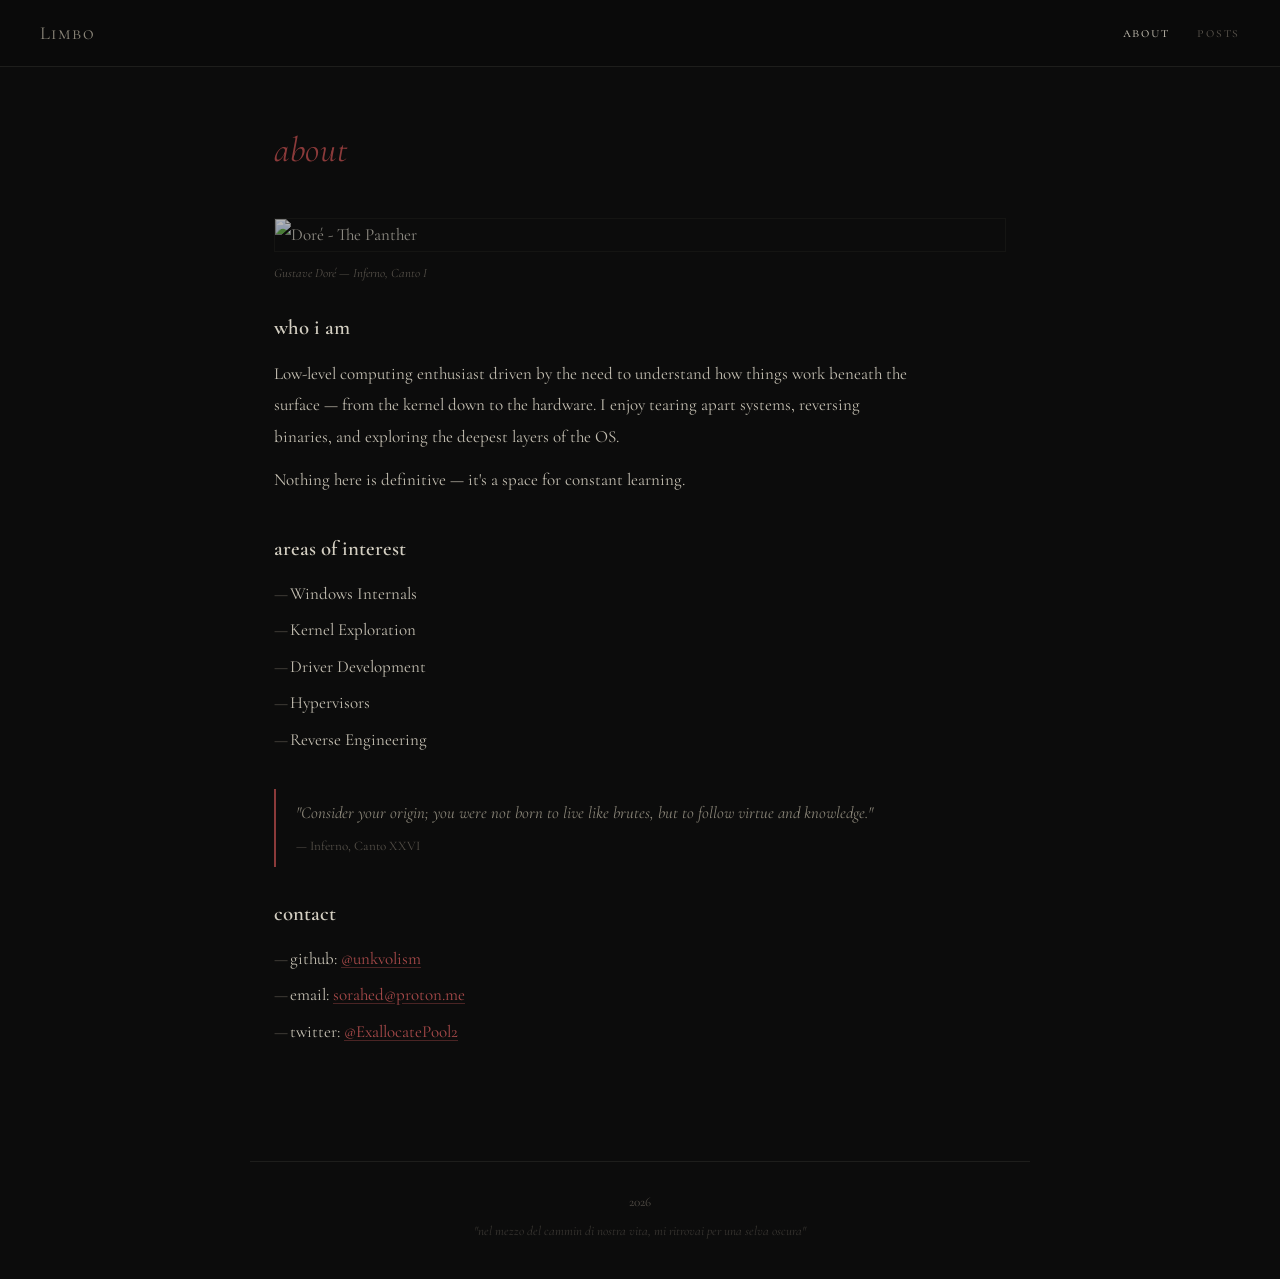
==== about.html @ e82e12b9 "upload blog" ====
<!DOCTYPE html>
<html lang="en">
<head>
    <meta charset="UTF-8">
    <meta name="viewport" content="width=device-width, initial-scale=1.0">
    <title>about</title>
    <link rel="stylesheet" href="style.css">
    <link rel="preconnect" href="https://fonts.googleapis.com">
    <link rel="preconnect" href="https://fonts.gstatic.com" crossorigin>
    <link href="https://fonts.googleapis.com/css2?family=Cormorant+Garamond:ital,wght@0,300;0,400;0,500;0,600;1,300;1,400&family=Cormorant+SC:wght@300;400;500&display=swap" rel="stylesheet">
</head>
<body>

    <div class="topbar">
        <a href="index.html" class="site-name">Limbo</a>
        <nav>
            <a href="about.html" class="active">about</a>
            <a href="posts.html">posts</a>
        </nav>
    </div>

    <div class="page-body">
        <h1 class="page-title">about</h1>

        <div class="figure">
            <img class="wide-image" src="https://upload.wikimedia.org/wikipedia/commons/d/dd/Gustave_Dore_Inferno1.jpg" alt="Doré - The Panther">
            <figcaption>Gustave Doré — Inferno, Canto I</figcaption>
        </div>

        <div class="about-content">
            <section class="about-section">
                <h3>who i am</h3>
                <p>Low-level computing enthusiast driven by the need to understand how things work beneath the surface — from the kernel down to the hardware. I enjoy tearing apart systems, reversing binaries, and exploring the deepest layers of the OS.</p>
                <p>Nothing here is definitive — it's a space for constant learning.</p>
            </section>

            <section class="about-section">
                <h3>areas of interest</h3>
                <ul>
                    <li>Windows Internals</li>
                    <li>Kernel Exploration</li>
                    <li>Driver Development</li>
                    <li>Hypervisors</li>
                    <li>Reverse Engineering</li>
                </ul>
            </section>

            <div class="epigraph">
                <p>"Consider your origin; you were not born to live like brutes, but to follow virtue and knowledge."</p>
                <cite>— Inferno, Canto XXVI</cite>
            </div>

            <section class="about-section">
                <h3>contact</h3>
                <ul>
                    <li>github: <a href="#">@unkvolism</a></li>
                    <li>email: <a href="#">sorahed@proton.me</a></li>
                    <li>twitter: <a href="#">@ExallocatePool2</a></li>
                </ul>
            </section>
        </div>
    </div>

    <footer class="footer">
        <p>2026</p>
        <p class="footer-quote">"nel mezzo del cammin di nostra vita, mi ritrovai per una selva oscura"</p>
    </footer>

</body>
</html>
---- style.css ----
/* ===== RESET & BASE ===== */
*, *::before, *::after {
    margin: 0;
    padding: 0;
    box-sizing: border-box;
}

:root {
    --bg: #0c0c0c;
    --bg-nav: #0a0a0a;
    --text: #c4bfb2;
    --text-muted: #8a8578;
    --text-dim: #555049;
    --accent: #8b3a3a;
    --accent-hover: #a84a4a;
    --heading: #d4cfc2;
    --link: #a84a4a;
    --link-hover: #c86868;
    --border: #1e1e1c;
    --sepia: #b8a878;
}

html {
    scroll-behavior: smooth;
}

body {
    font-family: 'Cormorant Garamond', Georgia, serif;
    background-color: var(--bg);
    color: var(--text);
    line-height: 1.85;
    min-height: 100vh;
    font-size: 17px;
}

::selection {
    background: #3a2020;
    color: #d4cfc2;
}

a {
    color: var(--link);
    text-decoration: underline;
    text-decoration-color: rgba(168, 74, 74, 0.4);
    text-underline-offset: 3px;
    transition: color 0.3s ease;
}

a:hover {
    color: var(--link-hover);
}

/* ===== TOP NAV BAR ===== */
.topbar {
    display: flex;
    justify-content: space-between;
    align-items: center;
    padding: 16px 40px;
    border-bottom: 1px solid var(--border);
    background: var(--bg-nav);
    position: sticky;
    top: 0;
    z-index: 100;
}

.site-name {
    font-family: 'Cormorant SC', Georgia, serif;
    font-size: 1.15rem;
    font-weight: 400;
    color: var(--text-muted);
    text-decoration: none;
    letter-spacing: 0.08em;
}

.site-name:hover {
    color: var(--heading);
}

.topbar nav {
    display: flex;
    gap: 28px;
}

.topbar nav a {
    font-family: 'Cormorant SC', Georgia, serif;
    font-size: 0.9rem;
    color: var(--text-dim);
    text-decoration: none;
    letter-spacing: 0.12em;
    transition: color 0.3s ease;
}

.topbar nav a:hover,
.topbar nav a.active {
    color: var(--text);
}

/* ===== HERO ===== */
.hero {
    position: relative;
    width: 100%;
    height: 420px;
    overflow: hidden;
}

.hero-image {
    width: 100%;
    height: 100%;
    object-fit: cover;
    object-position: center 25%;
    filter: grayscale(30%) contrast(1.1);
    opacity: 0.6;
    display: block;
}

.hero-overlay {
    position: absolute;
    inset: 0;
    background: linear-gradient(
        to bottom,
        rgba(12, 12, 12, 0.2) 0%,
        rgba(12, 12, 12, 0) 30%,
        rgba(12, 12, 12, 0.4) 70%,
        rgba(12, 12, 12, 0.95) 100%
    );
}

.hero-text {
    position: absolute;
    bottom: 36px;
    left: 0;
    right: 0;
    text-align: center;
    padding: 0 24px;
}

.hero-text blockquote p {
    font-family: 'Cormorant Garamond', Georgia, serif;
    font-size: 1.3rem;
    font-style: italic;
    color: var(--text-muted);
    line-height: 1.8;
    max-width: 560px;
    margin: 0 auto;
}

.hero-text blockquote cite {
    display: block;
    font-family: 'Cormorant SC', Georgia, serif;
    font-size: 0.8rem;
    color: var(--text-dim);
    margin-top: 10px;
    font-style: normal;
    letter-spacing: 0.12em;
}

/* ===== LAYOUT ===== */
.page-body {
    max-width: 780px;
    margin: 0 auto;
    padding: 50px 24px 80px;
}

/* ===== PAGE TITLE (like "welcome") ===== */
.page-title {
    font-family: 'Cormorant Garamond', Georgia, serif;
    font-size: 2.2rem;
    font-weight: 400;
    font-style: italic;
    color: var(--accent);
    margin-bottom: 36px;
    letter-spacing: 0.02em;
}

/* ===== POST ENTRIES (blog-style, stacked) ===== */
.post {
    margin-bottom: 50px;
    padding-bottom: 44px;
    border-bottom: 1px solid var(--border);
}

.post:last-child {
    border-bottom: none;
}

.post-with-image {
    display: grid;
    grid-template-columns: 180px 1fr;
    gap: 28px;
    align-items: start;
}

.post-image {
    width: 180px;
    border: 1px solid var(--border);
    display: block;
    filter: grayscale(20%) contrast(1.05);
    opacity: 0.75;
    transition: opacity 0.4s ease;
}

.post-image:hover {
    opacity: 0.9;
}

.post-title {
    font-family: 'Cormorant Garamond', Georgia, serif;
    font-size: 1.6rem;
    font-weight: 600;
    color: var(--heading);
    line-height: 1.3;
    margin-bottom: 4px;
}

.post-title a {
    color: var(--heading);
    text-decoration: none;
}

.post-title a:hover {
    color: var(--accent-hover);
}

.post-date {
    font-family: 'Cormorant SC', Georgia, serif;
    font-size: 0.82rem;
    color: var(--accent);
    letter-spacing: 0.18em;
    margin-bottom: 14px;
    display: block;
}

.post p {
    margin-bottom: 12px;
    color: var(--text);
}

.post p strong {
    color: var(--heading);
    font-weight: 600;
}

.post p em {
    font-style: italic;
}

.post-tags {
    display: flex;
    gap: 8px;
    flex-wrap: wrap;
    margin-top: 10px;
}

.tag {
    font-family: 'Cormorant SC', Georgia, serif;
    font-size: 0.72rem;
    color: var(--text-dim);
    letter-spacing: 0.1em;
    border: 1px solid var(--border);
    padding: 1px 8px;
}

/* ===== ABOUT PAGE ===== */
.about-content {
    max-width: 640px;
}

.about-section {
    margin-bottom: 34px;
}

.about-section h3 {
    font-family: 'Cormorant Garamond', Georgia, serif;
    font-size: 1.3rem;
    font-weight: 600;
    color: var(--heading);
    margin-bottom: 10px;
}

.about-section p {
    margin-bottom: 12px;
}

.about-section ul {
    list-style: none;
    padding: 0;
}

.about-section ul li {
    padding-left: 16px;
    margin-bottom: 5px;
    position: relative;
}

.about-section ul li::before {
    content: '—';
    position: absolute;
    left: 0;
    color: var(--text-dim);
}

/* ===== WIDE IMAGE ===== */
.wide-image {
    width: 100%;
    height: auto;
    display: block;
    margin: 0 auto;
    border: 1px solid var(--border);
    filter: grayscale(20%) contrast(1.05);
    opacity: 0.7;
    margin-bottom: 10px;
}

.figure {
    margin: 24px 0;
}

.figure figcaption {
    font-size: 0.8rem;
    color: var(--text-dim);
    font-style: italic;
    margin-top: 6px;
}

/* ===== EPIGRAPH ===== */
.epigraph {
    border-left: 2px solid var(--accent);
    padding: 8px 0 8px 20px;
    margin: 28px 0;
}

.epigraph p {
    font-style: italic;
    color: var(--text-muted);
    font-size: 1.05rem;
}

.epigraph cite {
    display: block;
    font-size: 0.82rem;
    color: var(--text-dim);
    margin-top: 6px;
    font-style: normal;
}

/* ===== FULL POST PAGE ===== */
.post-full {
    max-width: 720px;
}

.post-header {
    margin-bottom: 36px;
}

.post-full-title {
    font-family: 'Cormorant Garamond', Georgia, serif;
    font-size: 2rem;
    font-weight: 600;
    color: var(--heading);
    line-height: 1.3;
    margin-bottom: 6px;
}

.post-header .post-date {
    margin-bottom: 12px;
}

.post-body p {
    margin-bottom: 16px;
    text-align: justify;
}

.post-body h2 {
    font-family: 'Cormorant Garamond', Georgia, serif;
    font-size: 1.4rem;
    font-weight: 600;
    color: var(--heading);
    margin: 36px 0 14px;
}

.post-body ul,
.post-body ol {
    padding-left: 24px;
    margin-bottom: 16px;
}

.post-body li {
    margin-bottom: 6px;
}

.post-body code {
    font-family: 'Courier New', Courier, monospace;
    font-size: 0.88em;
    background: rgba(255, 255, 255, 0.04);
    padding: 1px 5px;
    border: 1px solid var(--border);
    color: var(--accent-hover);
}

.post-body pre {
    background: #0e0e0e;
    border: 1px solid var(--border);
    padding: 18px 20px;
    margin: 20px 0;
    overflow-x: auto;
    line-height: 1.55;
}

.post-body pre code {
    background: none;
    border: none;
    padding: 0;
    font-size: 0.82rem;
    color: var(--text-muted);
}

.post-body strong {
    color: var(--heading);
    font-weight: 600;
}

.post-body .epigraph {
    margin-top: 40px;
}

.post-nav {
    margin-top: 40px;
    padding-top: 20px;
    border-top: 1px solid var(--border);
}

.post-nav a {
    font-family: 'Cormorant SC', Georgia, serif;
    font-size: 0.9rem;
    color: var(--text-dim);
    text-decoration: none;
    letter-spacing: 0.08em;
    transition: color 0.3s ease;
}

.post-nav a:hover {
    color: var(--accent-hover);
}

/* ===== FOOTER ===== */
.footer {
    text-align: center;
    padding: 28px 24px 36px;
    border-top: 1px solid var(--border);
    max-width: 780px;
    margin: 0 auto;
}

.footer p {
    font-size: 0.82rem;
    color: var(--text-dim);
}

.footer .footer-quote {
    font-style: italic;
    margin-top: 4px;
    opacity: 0.6;
}

/* ===== RESPONSIVE ===== */
@media (max-width: 768px) {
    .topbar {
        flex-direction: column;
        gap: 10px;
        padding: 14px 20px;
    }

    .topbar nav {
        gap: 18px;
    }

    .hero {
        height: 300px;
    }

    .hero-text blockquote p {
        font-size: 1.1rem;
    }

    .page-body {
        padding: 30px 18px 60px;
    }

    .page-title {
        font-size: 1.7rem;
    }

    .post-with-image {
        grid-template-columns: 1fr;
    }

    .post-image {
        width: 100%;
        max-width: 240px;
    }

    .post-title {
        font-size: 1.35rem;
    }

    .wide-image {
        height: auto;
    }
}

@media (max-width: 480px) {
    .topbar nav {
        gap: 12px;
    }

    .topbar nav a {
        font-size: 0.8rem;
    }

    .page-title {
        font-size: 1.4rem;
    }
}
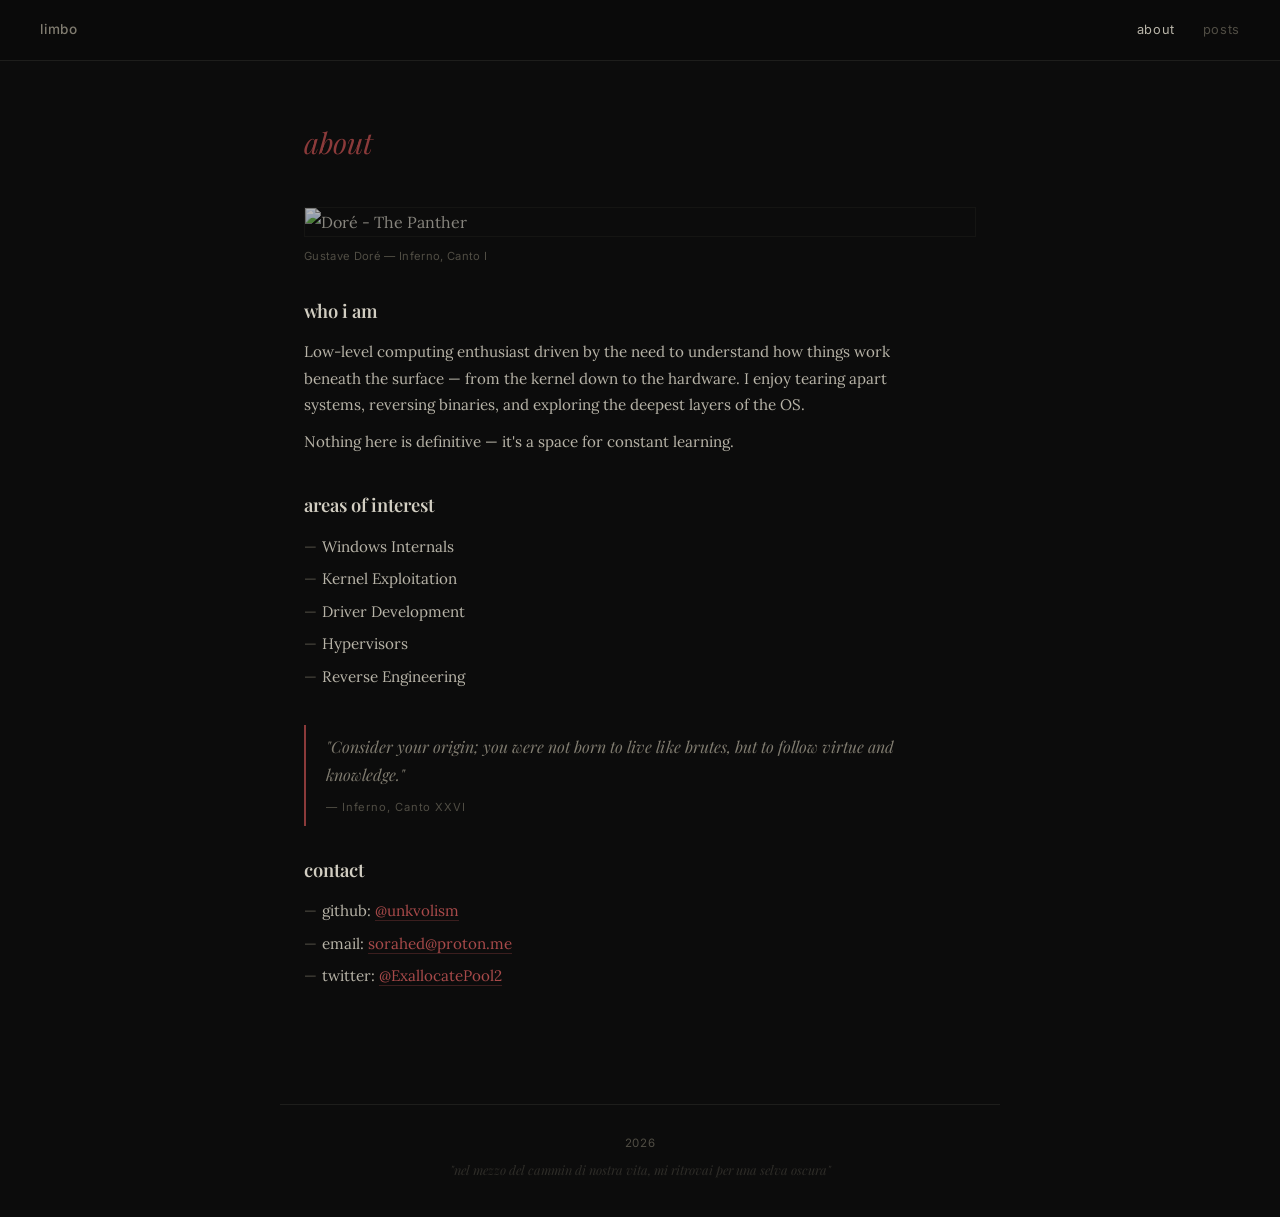
==== commit 66134883: "new post and sum changes" ====
--- a/about.html
+++ b/about.html
@@ -1,70 +1,90 @@
-<!DOCTYPE html>
+<!doctype html>
 <html lang="en">
-<head>
-    <meta charset="UTF-8">
-    <meta name="viewport" content="width=device-width, initial-scale=1.0">
-    <title>about</title>
-    <link rel="stylesheet" href="style.css">
-    <link rel="preconnect" href="https://fonts.googleapis.com">
-    <link rel="preconnect" href="https://fonts.gstatic.com" crossorigin>
-    <link href="https://fonts.googleapis.com/css2?family=Cormorant+Garamond:ital,wght@0,300;0,400;0,500;0,600;1,300;1,400&family=Cormorant+SC:wght@300;400;500&display=swap" rel="stylesheet">
-</head>
-<body>
-
-    <div class="topbar">
-        <a href="index.html" class="site-name">Limbo</a>
-        <nav>
-            <a href="about.html" class="active">about</a>
-            <a href="posts.html">posts</a>
-        </nav>
-    </div>
-
-    <div class="page-body">
-        <h1 class="page-title">about</h1>
-
-        <div class="figure">
-            <img class="wide-image" src="https://upload.wikimedia.org/wikipedia/commons/d/dd/Gustave_Dore_Inferno1.jpg" alt="Doré - The Panther">
-            <figcaption>Gustave Doré — Inferno, Canto I</figcaption>
+    <head>
+        <meta charset="UTF-8" />
+        <meta name="viewport" content="width=device-width, initial-scale=1.0" />
+        <title>about</title>
+        <link rel="stylesheet" href="style.css" />
+        <link rel="preconnect" href="https://fonts.googleapis.com" />
+        <link rel="preconnect" href="https://fonts.gstatic.com" crossorigin />
+        <link
+            href="https://fonts.googleapis.com/css2?family=Inter:wght@300;400;500;600&family=Lora:ital,wght@0,400;0,500;0,600;0,700;1,400;1,500&family=Playfair+Display:ital,wght@0,400;0,500;0,600;0,700;1,400;1,500&family=JetBrains+Mono:wght@400;500&display=swap"
+            rel="stylesheet"
+        />
+    </head>
+    <body>
+        <div class="topbar">
+            <a href="index.html" class="site-name">Limbo</a>
+            <nav>
+                <a href="about.html" class="active">about</a>
+                <a href="posts.html">posts</a>
+            </nav>
         </div>
 
-        <div class="about-content">
-            <section class="about-section">
-                <h3>who i am</h3>
-                <p>Low-level computing enthusiast driven by the need to understand how things work beneath the surface — from the kernel down to the hardware. I enjoy tearing apart systems, reversing binaries, and exploring the deepest layers of the OS.</p>
-                <p>Nothing here is definitive — it's a space for constant learning.</p>
-            </section>
+        <div class="page-body">
+            <h1 class="page-title">about</h1>
 
-            <section class="about-section">
-                <h3>areas of interest</h3>
-                <ul>
-                    <li>Windows Internals</li>
-                    <li>Kernel Exploration</li>
-                    <li>Driver Development</li>
-                    <li>Hypervisors</li>
-                    <li>Reverse Engineering</li>
-                </ul>
-            </section>
-
-            <div class="epigraph">
-                <p>"Consider your origin; you were not born to live like brutes, but to follow virtue and knowledge."</p>
-                <cite>— Inferno, Canto XXVI</cite>
+            <div class="figure">
+                <img
+                    class="wide-image"
+                    src="https://upload.wikimedia.org/wikipedia/commons/d/dd/Gustave_Dore_Inferno1.jpg"
+                    alt="Doré - The Panther"
+                />
+                <figcaption>Gustave Doré — Inferno, Canto I</figcaption>
             </div>
 
-            <section class="about-section">
-                <h3>contact</h3>
-                <ul>
-                    <li>github: <a href="#">@unkvolism</a></li>
-                    <li>email: <a href="#">sorahed@proton.me</a></li>
-                    <li>twitter: <a href="#">@ExallocatePool2</a></li>
-                </ul>
-            </section>
+            <div class="about-content">
+                <section class="about-section">
+                    <h3>who i am</h3>
+                    <p>
+                        Low-level computing enthusiast driven by the need to
+                        understand how things work beneath the surface — from
+                        the kernel down to the hardware. I enjoy tearing apart
+                        systems, reversing binaries, and exploring the deepest
+                        layers of the OS.
+                    </p>
+                    <p>
+                        Nothing here is definitive — it's a space for constant
+                        learning.
+                    </p>
+                </section>
+
+                <section class="about-section">
+                    <h3>areas of interest</h3>
+                    <ul>
+                        <li>Windows Internals</li>
+                        <li>Kernel Exploitation</li>
+                        <li>Driver Development</li>
+                        <li>Hypervisors</li>
+                        <li>Reverse Engineering</li>
+                    </ul>
+                </section>
+
+                <div class="epigraph">
+                    <p>
+                        "Consider your origin; you were not born to live like
+                        brutes, but to follow virtue and knowledge."
+                    </p>
+                    <cite>— Inferno, Canto XXVI</cite>
+                </div>
+
+                <section class="about-section">
+                    <h3>contact</h3>
+                    <ul>
+                        <li>github: <a href="#">@unkvolism</a></li>
+                        <li>email: <a href="#">sorahed@proton.me</a></li>
+                        <li>twitter: <a href="#">@ExallocatePool2</a></li>
+                    </ul>
+                </section>
+            </div>
         </div>
-    </div>
 
-    <footer class="footer">
-        <p>2026</p>
-        <p class="footer-quote">"nel mezzo del cammin di nostra vita, mi ritrovai per una selva oscura"</p>
-    </footer>
-
-</body>
+        <footer class="footer">
+            <p>2026</p>
+            <p class="footer-quote">
+                "nel mezzo del cammin di nostra vita, mi ritrovai per una selva
+                oscura"
+            </p>
+        </footer>
+    </body>
 </html>
--- a/style.css
+++ b/style.css
@@ -8,16 +8,18 @@
 :root {
     --bg: #0c0c0c;
     --bg-nav: #0a0a0a;
-    --text: #c4bfb2;
-    --text-muted: #8a8578;
-    --text-dim: #555049;
+    --bg-code: #131313;
+    --bg-inline-code: #1a1a18;
+    --text: #b8b4a8;
+    --text-muted: #807c70;
+    --text-dim: #504d44;
     --accent: #8b3a3a;
     --accent-hover: #a84a4a;
-    --heading: #d4cfc2;
+    --heading: #d2cec2;
     --link: #a84a4a;
     --link-hover: #c86868;
     --border: #1e1e1c;
-    --sepia: #b8a878;
+    --border-code: #252522;
 }
 
 html {
@@ -25,12 +27,14 @@
 }
 
 body {
-    font-family: 'Cormorant Garamond', Georgia, serif;
+    font-family: 'Lora', Georgia, serif;
     background-color: var(--bg);
     color: var(--text);
-    line-height: 1.85;
+    line-height: 1.75;
     min-height: 100vh;
-    font-size: 17px;
+    font-size: 16px;
+    -webkit-font-smoothing: antialiased;
+    -moz-osx-font-smoothing: grayscale;
 }
 
 ::selection {
@@ -40,14 +44,14 @@
 
 a {
     color: var(--link);
-    text-decoration: underline;
-    text-decoration-color: rgba(168, 74, 74, 0.4);
-    text-underline-offset: 3px;
-    transition: color 0.3s ease;
+    text-decoration: none;
+    border-bottom: 1px solid rgba(168, 74, 74, 0.3);
+    transition: color 0.3s ease, border-color 0.3s ease;
 }
 
 a:hover {
     color: var(--link-hover);
+    border-bottom-color: var(--link-hover);
 }
 
 /* ===== TOP NAV BAR ===== */
@@ -55,7 +59,7 @@
     display: flex;
     justify-content: space-between;
     align-items: center;
-    padding: 16px 40px;
+    padding: 18px 40px;
     border-bottom: 1px solid var(--border);
     background: var(--bg-nav);
     position: sticky;
@@ -64,12 +68,14 @@
 }
 
 .site-name {
-    font-family: 'Cormorant SC', Georgia, serif;
-    font-size: 1.15rem;
-    font-weight: 400;
+    font-family: 'Inter', system-ui, sans-serif;
+    font-size: 0.85rem;
+    font-weight: 500;
     color: var(--text-muted);
     text-decoration: none;
-    letter-spacing: 0.08em;
+    letter-spacing: 0.06em;
+    border: none;
+    text-transform: lowercase;
 }
 
 .site-name:hover {
@@ -82,11 +88,13 @@
 }
 
 .topbar nav a {
-    font-family: 'Cormorant SC', Georgia, serif;
-    font-size: 0.9rem;
+    font-family: 'Inter', system-ui, sans-serif;
+    font-size: 0.8rem;
+    font-weight: 400;
     color: var(--text-dim);
     text-decoration: none;
-    letter-spacing: 0.12em;
+    letter-spacing: 0.05em;
+    border: none;
     transition: color 0.3s ease;
 }
 
@@ -135,47 +143,49 @@
 }
 
 .hero-text blockquote p {
-    font-family: 'Cormorant Garamond', Georgia, serif;
-    font-size: 1.3rem;
+    font-family: 'Playfair Display', Georgia, serif;
+    font-size: 1.15rem;
     font-style: italic;
     color: var(--text-muted);
-    line-height: 1.8;
-    max-width: 560px;
+    line-height: 2;
+    max-width: 520px;
     margin: 0 auto;
+    font-weight: 400;
 }
 
 .hero-text blockquote cite {
     display: block;
-    font-family: 'Cormorant SC', Georgia, serif;
-    font-size: 0.8rem;
-    color: var(--text-dim);
-    margin-top: 10px;
+    font-family: 'Inter', system-ui, sans-serif;
+    font-size: 0.7rem;
+    color: var(--text-dim);
+    margin-top: 12px;
     font-style: normal;
-    letter-spacing: 0.12em;
+    letter-spacing: 0.15em;
+    text-transform: uppercase;
 }
 
 /* ===== LAYOUT ===== */
 .page-body {
-    max-width: 780px;
+    max-width: 720px;
     margin: 0 auto;
-    padding: 50px 24px 80px;
-}
-
-/* ===== PAGE TITLE (like "welcome") ===== */
+    padding: 56px 24px 80px;
+}
+
+/* ===== PAGE TITLE ===== */
 .page-title {
-    font-family: 'Cormorant Garamond', Georgia, serif;
-    font-size: 2.2rem;
+    font-family: 'Playfair Display', Georgia, serif;
+    font-size: 1.8rem;
     font-weight: 400;
     font-style: italic;
     color: var(--accent);
-    margin-bottom: 36px;
-    letter-spacing: 0.02em;
-}
-
-/* ===== POST ENTRIES (blog-style, stacked) ===== */
+    margin-bottom: 40px;
+    letter-spacing: -0.01em;
+}
+
+/* ===== POST ENTRIES ===== */
 .post {
-    margin-bottom: 50px;
-    padding-bottom: 44px;
+    margin-bottom: 44px;
+    padding-bottom: 40px;
     border-bottom: 1px solid var(--border);
 }
 
@@ -183,38 +193,19 @@
     border-bottom: none;
 }
 
-.post-with-image {
-    display: grid;
-    grid-template-columns: 180px 1fr;
-    gap: 28px;
-    align-items: start;
-}
-
-.post-image {
-    width: 180px;
-    border: 1px solid var(--border);
-    display: block;
-    filter: grayscale(20%) contrast(1.05);
-    opacity: 0.75;
-    transition: opacity 0.4s ease;
-}
-
-.post-image:hover {
-    opacity: 0.9;
-}
-
 .post-title {
-    font-family: 'Cormorant Garamond', Georgia, serif;
-    font-size: 1.6rem;
+    font-family: 'Playfair Display', Georgia, serif;
+    font-size: 1.4rem;
     font-weight: 600;
     color: var(--heading);
-    line-height: 1.3;
-    margin-bottom: 4px;
+    line-height: 1.35;
+    margin-bottom: 6px;
 }
 
 .post-title a {
     color: var(--heading);
     text-decoration: none;
+    border: none;
 }
 
 .post-title a:hover {
@@ -222,47 +213,51 @@
 }
 
 .post-date {
-    font-family: 'Cormorant SC', Georgia, serif;
-    font-size: 0.82rem;
+    font-family: 'Inter', system-ui, sans-serif;
+    font-size: 0.72rem;
+    font-weight: 400;
     color: var(--accent);
-    letter-spacing: 0.18em;
-    margin-bottom: 14px;
+    letter-spacing: 0.1em;
+    margin-bottom: 12px;
     display: block;
-}
-
-.post p {
-    margin-bottom: 12px;
+    text-transform: uppercase;
+}
+
+.post > p,
+.post-info > p {
+    margin-bottom: 10px;
     color: var(--text);
+    font-size: 0.95rem;
+    line-height: 1.7;
 }
 
 .post p strong {
     color: var(--heading);
     font-weight: 600;
-}
-
-.post p em {
-    font-style: italic;
 }
 
 .post-tags {
     display: flex;
-    gap: 8px;
+    gap: 6px;
     flex-wrap: wrap;
-    margin-top: 10px;
+    margin-top: 12px;
 }
 
 .tag {
-    font-family: 'Cormorant SC', Georgia, serif;
-    font-size: 0.72rem;
-    color: var(--text-dim);
-    letter-spacing: 0.1em;
+    font-family: 'Inter', system-ui, sans-serif;
+    font-size: 0.65rem;
+    font-weight: 400;
+    color: var(--text-dim);
+    letter-spacing: 0.04em;
     border: 1px solid var(--border);
-    padding: 1px 8px;
+    padding: 2px 10px;
+    border-radius: 2px;
+    text-transform: lowercase;
 }
 
 /* ===== ABOUT PAGE ===== */
 .about-content {
-    max-width: 640px;
+    max-width: 600px;
 }
 
 .about-section {
@@ -270,15 +265,17 @@
 }
 
 .about-section h3 {
-    font-family: 'Cormorant Garamond', Georgia, serif;
-    font-size: 1.3rem;
+    font-family: 'Playfair Display', Georgia, serif;
+    font-size: 1.15rem;
     font-weight: 600;
     color: var(--heading);
+    margin-bottom: 12px;
+}
+
+.about-section p {
     margin-bottom: 10px;
-}
-
-.about-section p {
-    margin-bottom: 12px;
+    font-size: 0.95rem;
+    line-height: 1.75;
 }
 
 .about-section ul {
@@ -287,13 +284,14 @@
 }
 
 .about-section ul li {
-    padding-left: 16px;
-    margin-bottom: 5px;
+    padding-left: 18px;
+    margin-bottom: 6px;
     position: relative;
+    font-size: 0.95rem;
 }
 
 .about-section ul li::before {
-    content: '—';
+    content: '\2014';
     position: absolute;
     left: 0;
     color: var(--text-dim);
@@ -312,14 +310,16 @@
 }
 
 .figure {
-    margin: 24px 0;
+    margin: 28px 0;
 }
 
 .figure figcaption {
-    font-size: 0.8rem;
-    color: var(--text-dim);
-    font-style: italic;
-    margin-top: 6px;
+    font-family: 'Inter', system-ui, sans-serif;
+    font-size: 0.7rem;
+    color: var(--text-dim);
+    font-style: normal;
+    margin-top: 8px;
+    letter-spacing: 0.03em;
 }
 
 /* ===== EPIGRAPH ===== */
@@ -330,17 +330,21 @@
 }
 
 .epigraph p {
+    font-family: 'Playfair Display', Georgia, serif;
     font-style: italic;
     color: var(--text-muted);
-    font-size: 1.05rem;
+    font-size: 1rem;
+    line-height: 1.8;
 }
 
 .epigraph cite {
     display: block;
-    font-size: 0.82rem;
-    color: var(--text-dim);
-    margin-top: 6px;
+    font-family: 'Inter', system-ui, sans-serif;
+    font-size: 0.7rem;
+    color: var(--text-dim);
+    margin-top: 8px;
     font-style: normal;
+    letter-spacing: 0.08em;
 }
 
 /* ===== FULL POST PAGE ===== */
@@ -349,97 +353,157 @@
 }
 
 .post-header {
-    margin-bottom: 36px;
+    margin-bottom: 40px;
+    padding-bottom: 24px;
+    border-bottom: 1px solid var(--border);
 }
 
 .post-full-title {
-    font-family: 'Cormorant Garamond', Georgia, serif;
-    font-size: 2rem;
+    font-family: 'Playfair Display', Georgia, serif;
+    font-size: 1.8rem;
+    font-weight: 700;
+    color: var(--heading);
+    line-height: 1.3;
+    margin-bottom: 8px;
+}
+
+.post-header .post-date {
+    margin-bottom: 10px;
+}
+
+/* ===== POST BODY — MARKDOWN RENDERED ===== */
+.post-body {
+    font-size: 0.95rem;
+    line-height: 1.8;
+}
+
+.post-body p {
+    margin-bottom: 18px;
+}
+
+.post-body h1 {
+    font-family: 'Playfair Display', Georgia, serif;
+    font-size: 1.6rem;
+    font-weight: 700;
+    color: var(--heading);
+    margin: 48px 0 16px;
+}
+
+.post-body h2 {
+    font-family: 'Playfair Display', Georgia, serif;
+    font-size: 1.3rem;
     font-weight: 600;
     color: var(--heading);
-    line-height: 1.3;
-    margin-bottom: 6px;
-}
-
-.post-header .post-date {
-    margin-bottom: 12px;
-}
-
-.post-body p {
-    margin-bottom: 16px;
-    text-align: justify;
-}
-
-.post-body h2 {
-    font-family: 'Cormorant Garamond', Georgia, serif;
-    font-size: 1.4rem;
+    margin: 44px 0 16px;
+    padding-bottom: 8px;
+    border-bottom: 1px solid var(--border);
+}
+
+.post-body h3 {
+    font-family: 'Playfair Display', Georgia, serif;
+    font-size: 1.1rem;
     font-weight: 600;
     color: var(--heading);
-    margin: 36px 0 14px;
+    margin: 32px 0 12px;
+}
+
+.post-body h4 {
+    font-family: 'Inter', system-ui, sans-serif;
+    font-size: 0.85rem;
+    font-weight: 600;
+    color: var(--text);
+    letter-spacing: 0.04em;
+    text-transform: uppercase;
+    margin: 28px 0 10px;
+}
+
+.post-body strong {
+    color: var(--heading);
+    font-weight: 700;
+}
+
+.post-body em {
+    font-style: italic;
+    color: var(--text);
+}
+
+.post-body blockquote {
+    border-left: 2px solid var(--accent);
+    padding: 4px 0 4px 20px;
+    margin: 24px 0;
+}
+
+.post-body blockquote p {
+    color: var(--text-muted);
+    font-style: italic;
 }
 
 .post-body ul,
 .post-body ol {
+    margin: 16px 0;
     padding-left: 24px;
-    margin-bottom: 16px;
 }
 
 .post-body li {
     margin-bottom: 6px;
 }
 
+.post-body hr {
+    border: none;
+    height: 1px;
+    background: var(--border);
+    margin: 40px 0;
+}
+
+/* ===== CODE — INLINE ===== */
 .post-body code {
-    font-family: 'Courier New', Courier, monospace;
-    font-size: 0.88em;
-    background: rgba(255, 255, 255, 0.04);
-    padding: 1px 5px;
+    font-family: 'JetBrains Mono', 'Fira Code', 'Consolas', monospace;
+    font-size: 0.82rem;
+    background: var(--bg-inline-code);
+    color: #c9c1a5;
+    padding: 2px 6px;
+    border-radius: 3px;
     border: 1px solid var(--border);
-    color: var(--accent-hover);
-}
-
+}
+
+/* ===== CODE — BLOCKS ===== */
 .post-body pre {
-    background: #0e0e0e;
-    border: 1px solid var(--border);
-    padding: 18px 20px;
-    margin: 20px 0;
+    background: var(--bg-code);
+    border: 1px solid var(--border-code);
+    border-radius: 4px;
+    padding: 20px 24px;
+    margin: 24px 0;
     overflow-x: auto;
     line-height: 1.55;
 }
 
 .post-body pre code {
+    font-family: 'JetBrains Mono', 'Fira Code', 'Consolas', monospace;
+    font-size: 0.78rem;
     background: none;
+    color: #a8a290;
+    padding: 0;
     border: none;
-    padding: 0;
-    font-size: 0.82rem;
-    color: var(--text-muted);
-}
-
-.post-body strong {
-    color: var(--heading);
-    font-weight: 600;
-}
-
-.post-body .epigraph {
-    margin-top: 40px;
-}
-
+    border-radius: 0;
+}
+
+/* ===== POST NAV (back link) ===== */
 .post-nav {
-    margin-top: 40px;
-    padding-top: 20px;
+    margin-top: 48px;
+    padding-top: 24px;
     border-top: 1px solid var(--border);
 }
 
 .post-nav a {
-    font-family: 'Cormorant SC', Georgia, serif;
-    font-size: 0.9rem;
-    color: var(--text-dim);
-    text-decoration: none;
-    letter-spacing: 0.08em;
-    transition: color 0.3s ease;
+    font-family: 'Inter', system-ui, sans-serif;
+    font-size: 0.78rem;
+    color: var(--text-dim);
+    letter-spacing: 0.04em;
+    border: none;
 }
 
 .post-nav a:hover {
-    color: var(--accent-hover);
+    color: var(--text);
 }
 
 /* ===== FOOTER ===== */
@@ -447,19 +511,24 @@
     text-align: center;
     padding: 28px 24px 36px;
     border-top: 1px solid var(--border);
-    max-width: 780px;
+    max-width: 720px;
     margin: 0 auto;
 }
 
 .footer p {
-    font-size: 0.82rem;
-    color: var(--text-dim);
+    font-family: 'Inter', system-ui, sans-serif;
+    font-size: 0.72rem;
+    color: var(--text-dim);
+    letter-spacing: 0.05em;
 }
 
 .footer .footer-quote {
+    font-family: 'Playfair Display', Georgia, serif;
     font-style: italic;
-    margin-top: 4px;
-    opacity: 0.6;
+    margin-top: 6px;
+    font-size: 0.8rem;
+    opacity: 0.5;
+    letter-spacing: normal;
 }
 
 /* ===== RESPONSIVE ===== */
@@ -471,7 +540,23 @@
     }
 
     .topbar nav {
-        gap: 18px;
+        gap: 20px;
+    }
+
+    .page-body {
+        padding: 36px 18px 60px;
+    }
+
+    .page-title {
+        font-size: 1.5rem;
+    }
+
+    .post-title {
+        font-size: 1.2rem;
+    }
+
+    .post-full-title {
+        font-size: 1.5rem;
     }
 
     .hero {
@@ -479,28 +564,15 @@
     }
 
     .hero-text blockquote p {
-        font-size: 1.1rem;
-    }
-
-    .page-body {
-        padding: 30px 18px 60px;
-    }
-
-    .page-title {
-        font-size: 1.7rem;
-    }
-
-    .post-with-image {
-        grid-template-columns: 1fr;
-    }
-
-    .post-image {
-        width: 100%;
-        max-width: 240px;
-    }
-
-    .post-title {
-        font-size: 1.35rem;
+        font-size: 1rem;
+    }
+
+    .post-body pre {
+        padding: 16px;
+    }
+
+    .post-body pre code {
+        font-size: 0.72rem;
     }
 
     .wide-image {
@@ -510,14 +582,14 @@
 
 @media (max-width: 480px) {
     .topbar nav {
-        gap: 12px;
+        gap: 14px;
     }
 
     .topbar nav a {
-        font-size: 0.8rem;
+        font-size: 0.75rem;
     }
 
     .page-title {
-        font-size: 1.4rem;
-    }
-}
+        font-size: 1.3rem;
+    }
+}
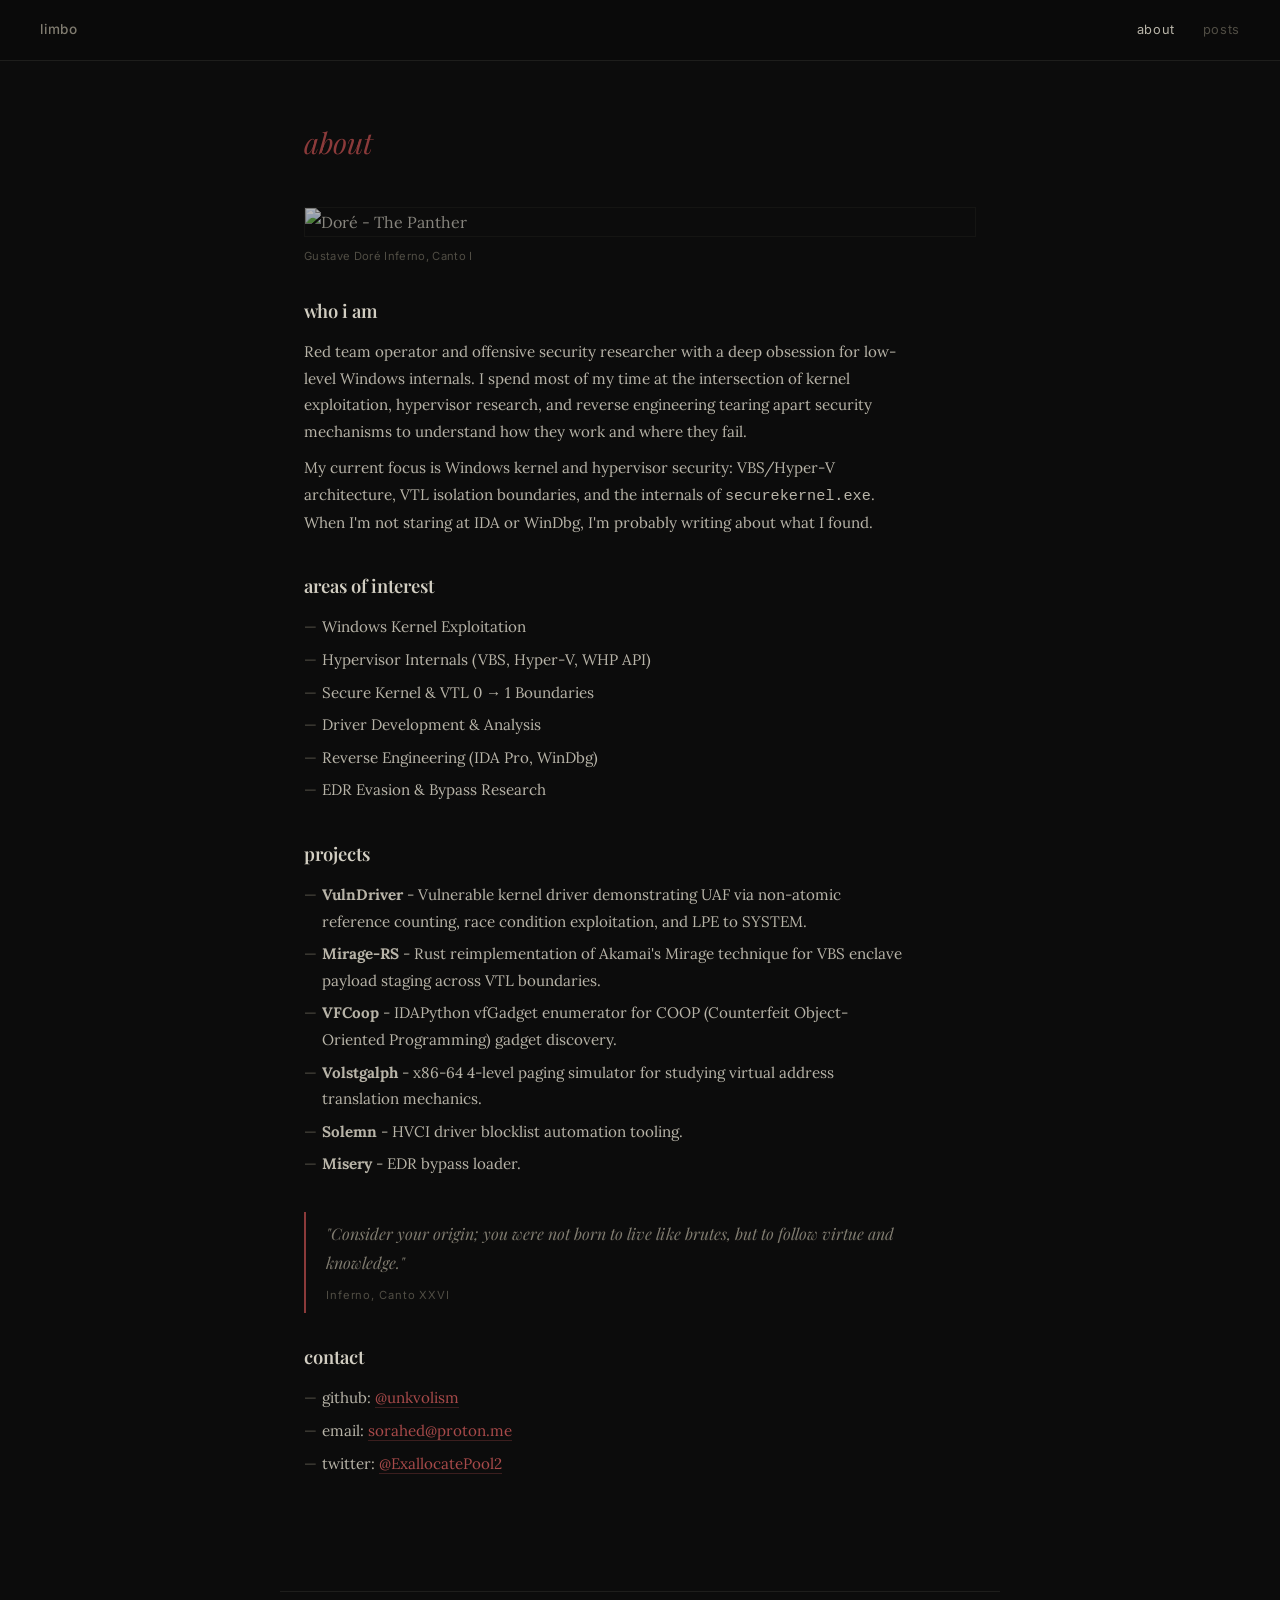
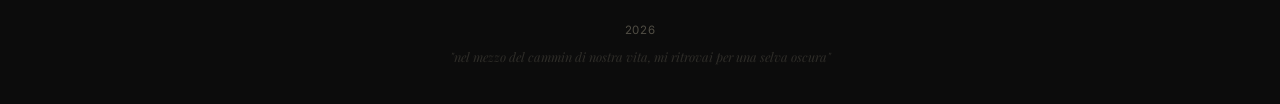
==== commit 24fb44f2: "update about me" ====
--- a/about.html
+++ b/about.html
@@ -20,65 +20,112 @@
                 <a href="posts.html">posts</a>
             </nav>
         </div>
-
         <div class="page-body">
             <h1 class="page-title">about</h1>
-
             <div class="figure">
                 <img
                     class="wide-image"
                     src="https://upload.wikimedia.org/wikipedia/commons/d/dd/Gustave_Dore_Inferno1.jpg"
                     alt="Doré - The Panther"
                 />
-                <figcaption>Gustave Doré — Inferno, Canto I</figcaption>
+                <figcaption>Gustave Doré Inferno, Canto I</figcaption>
             </div>
-
             <div class="about-content">
                 <section class="about-section">
                     <h3>who i am</h3>
                     <p>
-                        Low-level computing enthusiast driven by the need to
-                        understand how things work beneath the surface — from
-                        the kernel down to the hardware. I enjoy tearing apart
-                        systems, reversing binaries, and exploring the deepest
-                        layers of the OS.
+                        Red team operator and offensive security researcher with
+                        a deep obsession for low-level Windows internals. I
+                        spend most of my time at the intersection of kernel
+                        exploitation, hypervisor research, and reverse
+                        engineering tearing apart security mechanisms to
+                        understand how they work and where they fail.
                     </p>
                     <p>
-                        Nothing here is definitive — it's a space for constant
-                        learning.
+                        My current focus is Windows kernel and hypervisor
+                        security: VBS/Hyper-V architecture, VTL isolation
+                        boundaries, and the internals of
+                        <code>securekernel.exe</code>. When I'm not staring at
+                        IDA or WinDbg, I'm probably writing about what I found.
                     </p>
                 </section>
 
                 <section class="about-section">
                     <h3>areas of interest</h3>
                     <ul>
-                        <li>Windows Internals</li>
-                        <li>Kernel Exploitation</li>
-                        <li>Driver Development</li>
-                        <li>Hypervisors</li>
-                        <li>Reverse Engineering</li>
+                        <li>Windows Kernel Exploitation</li>
+                        <li>Hypervisor Internals (VBS, Hyper-V, WHP API)</li>
+                        <li>Secure Kernel &amp; VTL 0 → 1 Boundaries</li>
+                        <li>Driver Development &amp; Analysis</li>
+                        <li>Reverse Engineering (IDA Pro, WinDbg)</li>
+                        <li>EDR Evasion &amp; Bypass Research</li>
                     </ul>
                 </section>
+
+                <section class="about-section">
+                    <h3>projects</h3>
+                    <ul>
+                        <li>
+                            <strong>VulnDriver</strong> - Vulnerable kernel
+                            driver demonstrating UAF via non-atomic reference
+                            counting, race condition exploitation, and LPE to
+                            SYSTEM.
+                        </li>
+                        <li>
+                            <strong>Mirage-RS</strong> - Rust reimplementation
+                            of Akamai's Mirage technique for VBS enclave payload
+                            staging across VTL boundaries.
+                        </li>
+                        <li>
+                            <strong>VFCoop</strong> - IDAPython vfGadget
+                            enumerator for COOP (Counterfeit Object-Oriented
+                            Programming) gadget discovery.
+                        </li>
+                        <li>
+                            <strong>Volstgalph</strong> - x86-64 4-level paging
+                            simulator for studying virtual address translation
+                            mechanics.
+                        </li>
+                        <li>
+                            <strong>Solemn</strong> - HVCI driver blocklist
+                            automation tooling.
+                        </li>
+                        <li><strong>Misery</strong> - EDR bypass loader.</li>
+                    </ul>
+                </section>
+
+                <section class="about-section"></section>
+
+                <section class="about-section"></section>
 
                 <div class="epigraph">
                     <p>
                         "Consider your origin; you were not born to live like
                         brutes, but to follow virtue and knowledge."
                     </p>
-                    <cite>— Inferno, Canto XXVI</cite>
+                    <cite>Inferno, Canto XXVI</cite>
                 </div>
 
                 <section class="about-section">
                     <h3>contact</h3>
                     <ul>
-                        <li>github: <a href="#">@unkvolism</a></li>
-                        <li>email: <a href="#">sorahed@proton.me</a></li>
+                        <li>
+                            github:
+                            <a href="https://github.com/unkvolism"
+                                >@unkvolism</a
+                            >
+                        </li>
+                        <li>
+                            email:
+                            <a href="mailto:sorahed@proton.me"
+                                >sorahed@proton.me</a
+                            >
+                        </li>
                         <li>twitter: <a href="#">@ExallocatePool2</a></li>
                     </ul>
                 </section>
             </div>
         </div>
-
         <footer class="footer">
             <p>2026</p>
             <p class="footer-quote">
